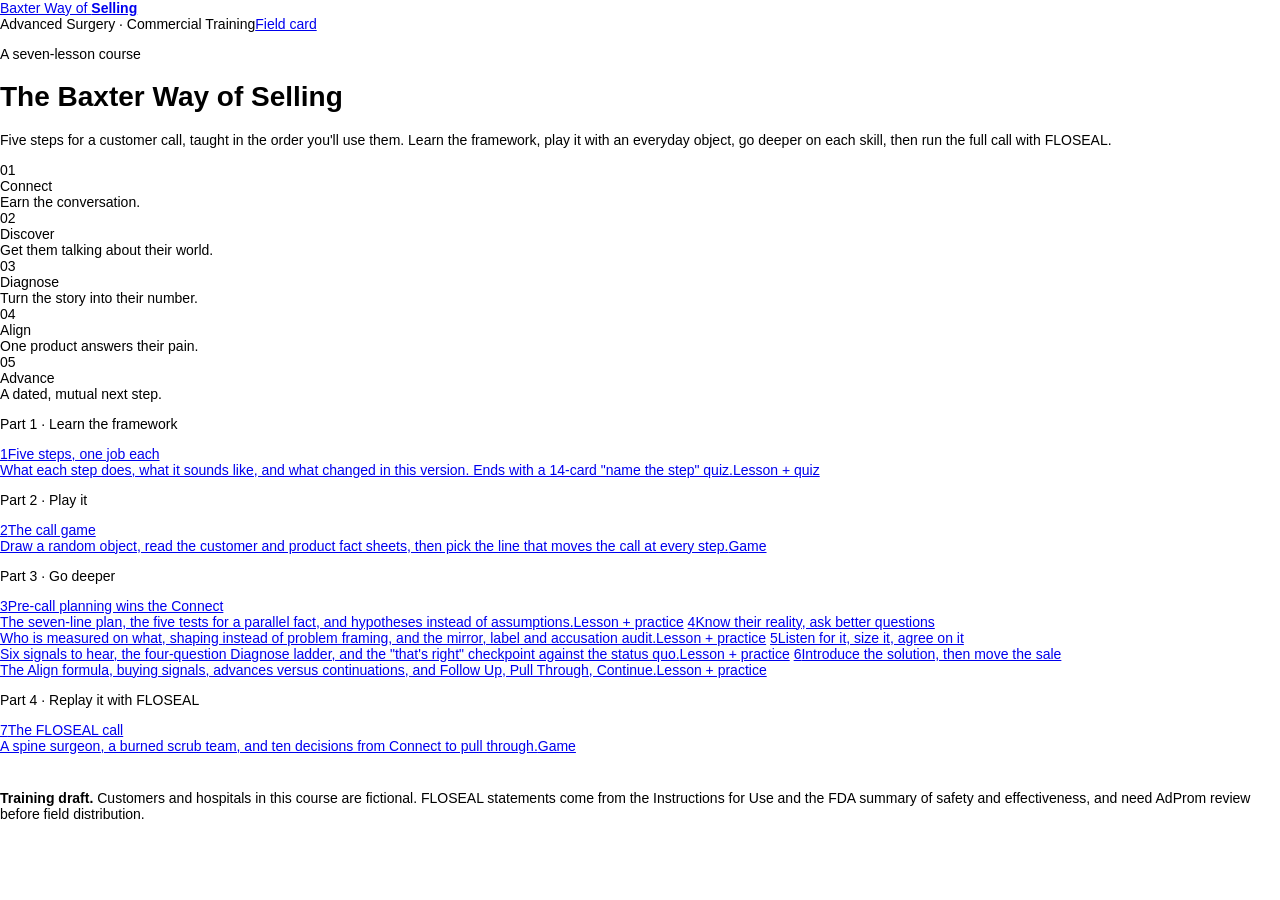
==== index.html @ 7685ea49 "Add files via upload" ====
<!doctype html><html><head><meta charset=utf8><meta name=viewport content="width=device-width,initial-scale=1,viewport-fit=cover"><style>:root{color-scheme:light;box-sizing:border-box;padding-top:env(safe-area-inset-top,0px);padding-bottom:env(safe-area-inset-bottom,0px)}html{scroll-padding-top:env(safe-area-inset-top,0px)}body{margin:0;padding:0;font:14px -apple-system,BlinkMacSystemFont,sans-serif;background:#fff;color:#000}img{max-width:100%}[hidden]:not([hidden=until-found i]){display:none!important}</style></head><body>
<title>Baxter Way of Selling</title>
<meta name="claude:viewport-fit-sides" content="cover">
<link rel="preconnect" href="https://fonts.googleapis.com"><link rel="preconnect" href="https://fonts.gstatic.com" crossorigin>
<link rel="stylesheet" href="https://fonts.googleapis.com/css2?family=Carlito:ital,wght@0,400;0,700;1,400&family=Gelasio:wght@400;500&family=IBM+Plex+Mono:wght@500&display=swap">
<link rel="stylesheet" href="assets/course.css">

<div class="topbar"><div class="topbar-in">
  <a class="brand" href="index.html">Baxter Way of <b>Selling</b></a>
  <nav class="crumbs" aria-label="Course"><span>Advanced Surgery · Commercial Training</span><a href="reference/field-card.html">Field card</a></nav>
</div></div>

<main class="wrap">
  <header class="col">
    <p class="eyebrow">A seven-lesson course</p>
    <h1>The Baxter Way of Selling</h1>
    <p class="lede">Five steps for a customer call, taught in the order you'll use them. Learn the framework, play it with an everyday object, go deeper on each skill, then run the full call with FLOSEAL.</p>
  </header>

  <div class="rail" aria-label="The five steps">
    <div><span class="n">01</span><div class="t">Connect</div><div class="j">Earn the conversation.</div></div>
    <div><span class="n">02</span><div class="t">Discover</div><div class="j">Get them talking about their world.</div></div>
    <div><span class="n">03</span><div class="t">Diagnose</div><div class="j">Turn the story into their number.</div></div>
    <div class="is-align"><span class="n">04</span><div class="t">Align</div><div class="j">One product answers their pain.</div></div>
    <div><span class="n">05</span><div class="t">Advance</div><div class="j">A dated, mutual next step.</div></div>
  </div>

  <p class="part">Part 1 · Learn the framework</p>
  <div class="map">
    <a class="card" href="lessons/0001-the-five-steps.html" data-l="0001"><span class="num">1</span><span><span class="ttl">Five steps, one job each</span><br><span class="dsc">What each step does, what it sounds like, and what changed in this version. Ends with a 14-card "name the step" quiz.</span></span><span class="kind">Lesson + quiz</span></a>
  </div>

  <p class="part">Part 2 · Play it</p>
  <div class="map">
    <a class="card" href="lessons/0002-the-call-game.html" data-l="0002"><span class="num">2</span><span><span class="ttl">The call game</span><br><span class="dsc">Draw a random object, read the customer and product fact sheets, then pick the line that moves the call at every step.</span></span><span class="kind play">Game</span></a>
  </div>

  <p class="part">Part 3 · Go deeper</p>
  <div class="map">
    <a class="card" href="lessons/0003-pre-call-planning.html" data-l="0003"><span class="num">3</span><span><span class="ttl">Pre-call planning wins the Connect</span><br><span class="dsc">The seven-line plan, the five tests for a parallel fact, and hypotheses instead of assumptions.</span></span><span class="kind">Lesson + practice</span></a>
    <a class="card" href="lessons/0004-their-reality.html" data-l="0004"><span class="num">4</span><span><span class="ttl">Know their reality, ask better questions</span><br><span class="dsc">Who is measured on what, shaping instead of problem framing, and the mirror, label and accusation audit.</span></span><span class="kind">Lesson + practice</span></a>
    <a class="card" href="lessons/0005-listen-diagnose-agree.html" data-l="0005"><span class="num">5</span><span><span class="ttl">Listen for it, size it, agree on it</span><br><span class="dsc">Six signals to hear, the four-question Diagnose ladder, and the "that's right" checkpoint against the status quo.</span></span><span class="kind">Lesson + practice</span></a>
    <a class="card" href="lessons/0006-align-and-advance.html" data-l="0006"><span class="num">6</span><span><span class="ttl">Introduce the solution, then move the sale</span><br><span class="dsc">The Align formula, buying signals, advances versus continuations, and Follow Up, Pull Through, Continue.</span></span><span class="kind">Lesson + practice</span></a>
  </div>

  <p class="part">Part 4 · Replay it with FLOSEAL</p>
  <div class="map">
    <a class="card" href="lessons/0007-floseal-call.html" data-l="0007"><span class="num">7</span><span><span class="ttl">The FLOSEAL call</span><br><span class="dsc">A spine surgeon, a burned scrub team, and ten decisions from Connect to pull through.</span></span><span class="kind play">Game</span></a>
  </div>

  <div class="compliance" style="margin-top:36px"><strong>Training draft.</strong> Customers and hospitals in this course are fictional. FLOSEAL statements come from the Instructions for Use and the FDA summary of safety and effectiveness, and need AdProm review before field distribution.</div>
</main>

<script>
(function () {
  var done = null;
  try { done = JSON.parse(localStorage.getItem("bwos:done")); } catch (e) {}
  if (!done) return;
  Array.prototype.forEach.call(document.querySelectorAll("[data-l]"), function (a) {
    if (done[a.getAttribute("data-l")]) {
      var k = a.querySelector(".kind");
      if (k) k.innerHTML = '<span class="done-mark">&#10003; Opened</span> · ' + k.textContent;
    }
  });
})();
</script>

</body></html>
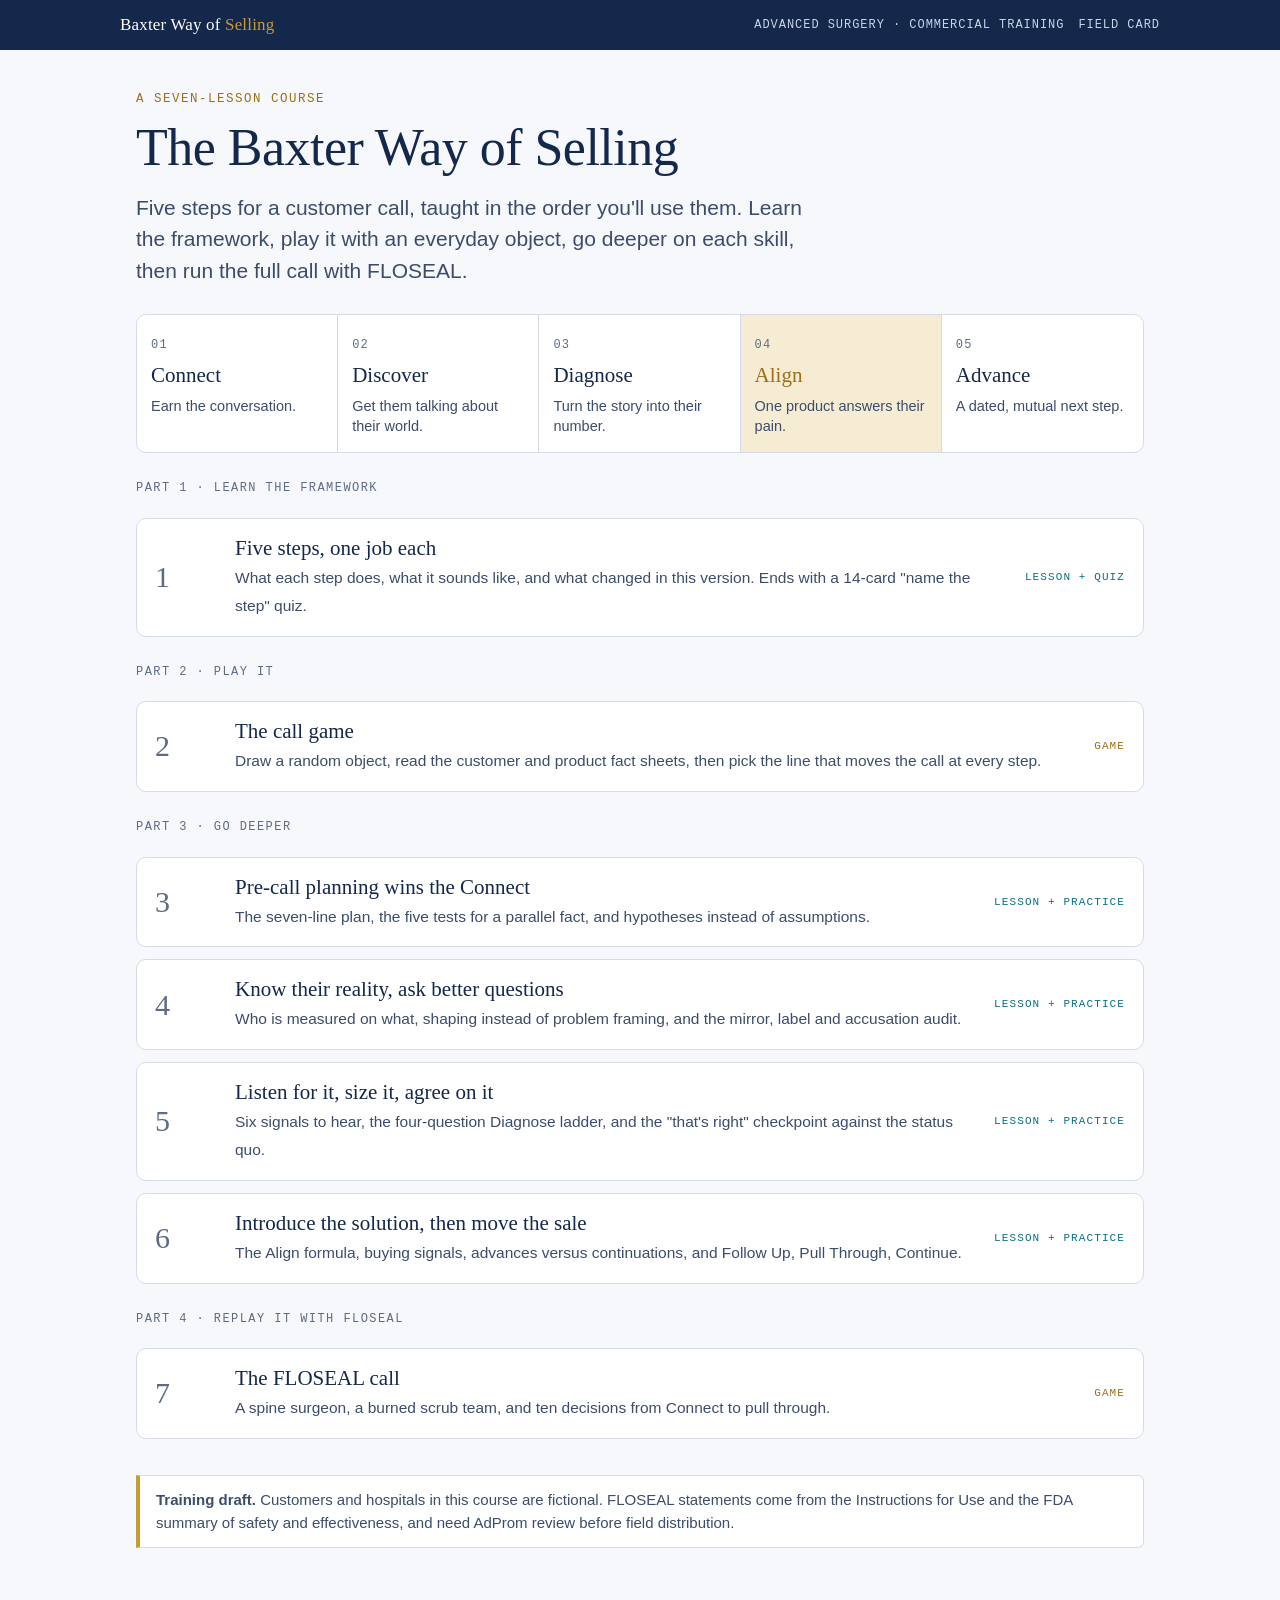
==== commit cbb996a8: "Add files via upload" ====
--- a/index.html
+++ b/index.html
@@ -1,13 +1,19 @@
-<!doctype html><html><head><meta charset=utf8><meta name=viewport content="width=device-width,initial-scale=1,viewport-fit=cover"><style>:root{color-scheme:light;box-sizing:border-box;padding-top:env(safe-area-inset-top,0px);padding-bottom:env(safe-area-inset-bottom,0px)}html{scroll-padding-top:env(safe-area-inset-top,0px)}body{margin:0;padding:0;font:14px -apple-system,BlinkMacSystemFont,sans-serif;background:#fff;color:#000}img{max-width:100%}[hidden]:not([hidden=until-found i]){display:none!important}</style></head><body>
+<!doctype html>
+<html lang="en">
+<head>
+<meta charset="utf-8">
+<meta name="viewport" content="width=device-width, initial-scale=1, viewport-fit=cover">
 <title>Baxter Way of Selling</title>
 <meta name="claude:viewport-fit-sides" content="cover">
 <link rel="preconnect" href="https://fonts.googleapis.com"><link rel="preconnect" href="https://fonts.gstatic.com" crossorigin>
 <link rel="stylesheet" href="https://fonts.googleapis.com/css2?family=Carlito:ital,wght@0,400;0,700;1,400&family=Gelasio:wght@400;500&family=IBM+Plex+Mono:wght@500&display=swap">
-<link rel="stylesheet" href="assets/course.css">
-
+<link rel="stylesheet" href="course.css">
+<style>:root{padding-top:env(safe-area-inset-top,0px);padding-bottom:env(safe-area-inset-bottom,0px)}</style>
+</head>
+<body>
 <div class="topbar"><div class="topbar-in">
   <a class="brand" href="index.html">Baxter Way of <b>Selling</b></a>
-  <nav class="crumbs" aria-label="Course"><span>Advanced Surgery · Commercial Training</span><a href="reference/field-card.html">Field card</a></nav>
+  <nav class="crumbs" aria-label="Course"><span>Advanced Surgery · Commercial Training</span><a href="field-card.html">Field card</a></nav>
 </div></div>
 
 <main class="wrap">
@@ -27,25 +33,25 @@
 
   <p class="part">Part 1 · Learn the framework</p>
   <div class="map">
-    <a class="card" href="lessons/0001-the-five-steps.html" data-l="0001"><span class="num">1</span><span><span class="ttl">Five steps, one job each</span><br><span class="dsc">What each step does, what it sounds like, and what changed in this version. Ends with a 14-card "name the step" quiz.</span></span><span class="kind">Lesson + quiz</span></a>
+    <a class="card" href="0001-the-five-steps.html" data-l="0001"><span class="num">1</span><span><span class="ttl">Five steps, one job each</span><br><span class="dsc">What each step does, what it sounds like, and what changed in this version. Ends with a 14-card "name the step" quiz.</span></span><span class="kind">Lesson + quiz</span></a>
   </div>
 
   <p class="part">Part 2 · Play it</p>
   <div class="map">
-    <a class="card" href="lessons/0002-the-call-game.html" data-l="0002"><span class="num">2</span><span><span class="ttl">The call game</span><br><span class="dsc">Draw a random object, read the customer and product fact sheets, then pick the line that moves the call at every step.</span></span><span class="kind play">Game</span></a>
+    <a class="card" href="0002-the-call-game.html" data-l="0002"><span class="num">2</span><span><span class="ttl">The call game</span><br><span class="dsc">Draw a random object, read the customer and product fact sheets, then pick the line that moves the call at every step.</span></span><span class="kind play">Game</span></a>
   </div>
 
   <p class="part">Part 3 · Go deeper</p>
   <div class="map">
-    <a class="card" href="lessons/0003-pre-call-planning.html" data-l="0003"><span class="num">3</span><span><span class="ttl">Pre-call planning wins the Connect</span><br><span class="dsc">The seven-line plan, the five tests for a parallel fact, and hypotheses instead of assumptions.</span></span><span class="kind">Lesson + practice</span></a>
-    <a class="card" href="lessons/0004-their-reality.html" data-l="0004"><span class="num">4</span><span><span class="ttl">Know their reality, ask better questions</span><br><span class="dsc">Who is measured on what, shaping instead of problem framing, and the mirror, label and accusation audit.</span></span><span class="kind">Lesson + practice</span></a>
-    <a class="card" href="lessons/0005-listen-diagnose-agree.html" data-l="0005"><span class="num">5</span><span><span class="ttl">Listen for it, size it, agree on it</span><br><span class="dsc">Six signals to hear, the four-question Diagnose ladder, and the "that's right" checkpoint against the status quo.</span></span><span class="kind">Lesson + practice</span></a>
-    <a class="card" href="lessons/0006-align-and-advance.html" data-l="0006"><span class="num">6</span><span><span class="ttl">Introduce the solution, then move the sale</span><br><span class="dsc">The Align formula, buying signals, advances versus continuations, and Follow Up, Pull Through, Continue.</span></span><span class="kind">Lesson + practice</span></a>
+    <a class="card" href="0003-pre-call-planning.html" data-l="0003"><span class="num">3</span><span><span class="ttl">Pre-call planning wins the Connect</span><br><span class="dsc">The seven-line plan, the five tests for a parallel fact, and hypotheses instead of assumptions.</span></span><span class="kind">Lesson + practice</span></a>
+    <a class="card" href="0004-their-reality.html" data-l="0004"><span class="num">4</span><span><span class="ttl">Know their reality, ask better questions</span><br><span class="dsc">Who is measured on what, shaping instead of problem framing, and the mirror, label and accusation audit.</span></span><span class="kind">Lesson + practice</span></a>
+    <a class="card" href="0005-listen-diagnose-agree.html" data-l="0005"><span class="num">5</span><span><span class="ttl">Listen for it, size it, agree on it</span><br><span class="dsc">Six signals to hear, the four-question Diagnose ladder, and the "that's right" checkpoint against the status quo.</span></span><span class="kind">Lesson + practice</span></a>
+    <a class="card" href="0006-align-and-advance.html" data-l="0006"><span class="num">6</span><span><span class="ttl">Introduce the solution, then move the sale</span><br><span class="dsc">The Align formula, buying signals, advances versus continuations, and Follow Up, Pull Through, Continue.</span></span><span class="kind">Lesson + practice</span></a>
   </div>
 
   <p class="part">Part 4 · Replay it with FLOSEAL</p>
   <div class="map">
-    <a class="card" href="lessons/0007-floseal-call.html" data-l="0007"><span class="num">7</span><span><span class="ttl">The FLOSEAL call</span><br><span class="dsc">A spine surgeon, a burned scrub team, and ten decisions from Connect to pull through.</span></span><span class="kind play">Game</span></a>
+    <a class="card" href="0007-floseal-call.html" data-l="0007"><span class="num">7</span><span><span class="ttl">The FLOSEAL call</span><br><span class="dsc">A spine surgeon, a burned scrub team, and ten decisions from Connect to pull through.</span></span><span class="kind play">Game</span></a>
   </div>
 
   <div class="compliance" style="margin-top:36px"><strong>Training draft.</strong> Customers and hospitals in this course are fictional. FLOSEAL statements come from the Instructions for Use and the FDA summary of safety and effectiveness, and need AdProm review before field distribution.</div>
@@ -64,5 +70,5 @@
   });
 })();
 </script>
-
-</body></html>+</body>
+</html>
--- a/course.css
+++ b/course.css
@@ -0,0 +1,260 @@
+/* Baxter Way of Selling course: shared stylesheet.
+   Layout concept: a field guide. One reading column, call lines set as transcript cards,
+   the five steps as a numbered rail. Navy carries the method, gold marks where product enters (Align),
+   cyan marks the customer's voice and listening tools. */
+:root {
+  --paper: #f6f8fb;
+  --surface: #ffffff;
+  --ink: #13284a;
+  --ink-soft: #3b4d6b;
+  --muted: #5d6c84;
+  --line: #d5dce7;
+  --navy: #13284a;
+  --navy-tint: #e7ecf4;
+  --gold: #9a6f17;
+  --gold-bright: #c99a35;
+  --gold-tint: #f6ecd4;
+  --cyan: #0b6f84;
+  --cyan-tint: #e0f1f4;
+  --good: #1f7a4d;
+  --good-tint: #e2f3ea;
+  --bad: #a3372b;
+  --bad-tint: #f8e5e2;
+  --on-navy: #ffffff;
+  --shadow: 0 1px 2px rgba(19, 40, 74, .06), 0 6px 18px rgba(19, 40, 74, .06);
+  --display: Georgia, "Gelasio", "Times New Roman", serif;
+  --body: Calibri, "Carlito", "Segoe UI", "Helvetica Neue", Arial, sans-serif;
+  --label: "IBM Plex Mono", ui-monospace, "SFMono-Regular", Menlo, Consolas, monospace;
+  --measure: 68ch;
+}
+@media (prefers-color-scheme: dark) {
+  :root:not([data-theme="light"]) {
+    --paper: #0d1626; --surface: #15223a; --ink: #e9eef6; --ink-soft: #c3cfe0; --muted: #9aabc4;
+    --line: #2b3b57; --navy: #2a4677; --navy-tint: #1b2b47; --gold: #e2b75a; --gold-bright: #e2b75a;
+    --gold-tint: #2e2715; --cyan: #5cc8dd; --cyan-tint: #12313a; --good: #6fd3a0; --good-tint: #13301f;
+    --bad: #f0918a; --bad-tint: #3a1b19; --on-navy: #ffffff; --shadow: none; color-scheme: dark;
+  }
+}
+:root[data-theme="dark"] {
+  --paper: #0d1626; --surface: #15223a; --ink: #e9eef6; --ink-soft: #c3cfe0; --muted: #9aabc4;
+  --line: #2b3b57; --navy: #2a4677; --navy-tint: #1b2b47; --gold: #e2b75a; --gold-bright: #e2b75a;
+  --gold-tint: #2e2715; --cyan: #5cc8dd; --cyan-tint: #12313a; --good: #6fd3a0; --good-tint: #13301f;
+  --bad: #f0918a; --bad-tint: #3a1b19; --on-navy: #ffffff; --shadow: none; color-scheme: dark;
+}
+
+* { box-sizing: border-box; }
+html { -webkit-text-size-adjust: 100%; }
+body {
+  margin: 0; background: var(--paper); color: var(--ink);
+  font-family: var(--body); font-size: 18px; line-height: 1.55;
+}
+img { max-width: 100%; }
+[hidden] { display: none !important; }
+a { color: var(--cyan); text-underline-offset: 3px; }
+a:hover { color: var(--ink); }
+:focus-visible { outline: 3px solid var(--gold-bright); outline-offset: 2px; border-radius: 4px; }
+
+/* ---------- frame ---------- */
+.topbar {
+  background: var(--navy); color: var(--on-navy);
+  padding-left: max(16px, env(safe-area-inset-left, 0px));
+  padding-right: max(16px, env(safe-area-inset-right, 0px));
+}
+.topbar-in {
+  max-width: 1040px; margin: 0 auto; padding-block: 12px;
+  display: flex; flex-wrap: wrap; gap: 8px 20px; align-items: center; justify-content: space-between;
+}
+.brand { font-family: var(--display); font-size: 17px; color: var(--on-navy); text-decoration: none; letter-spacing: .01em; }
+.brand b { color: var(--gold-bright); font-weight: 400; }
+.crumbs { font-family: var(--label); font-size: 12px; letter-spacing: .08em; text-transform: uppercase; color: #c9d4e6; display: flex; gap: 14px; flex-wrap: wrap; }
+.crumbs a { color: #c9d4e6; text-decoration: none; }
+.crumbs a:hover { color: #fff; }
+
+.wrap {
+  max-width: 1040px; margin: 0 auto;
+  padding-left: max(16px, env(safe-area-inset-left, 0px));
+  padding-right: max(16px, env(safe-area-inset-right, 0px));
+  padding-block: 40px 72px;
+}
+.col { max-width: var(--measure); }
+
+/* ---------- type ---------- */
+.eyebrow { font-family: var(--label); font-size: 12.5px; letter-spacing: .12em; text-transform: uppercase; color: var(--gold); margin: 0 0 10px; }
+h1, h2, h3 { font-family: var(--display); font-weight: 400; color: var(--ink); text-wrap: balance; }
+h1 { font-size: clamp(34px, 5.4vw, 52px); line-height: 1.08; margin: 0 0 16px; letter-spacing: -.01em; }
+h2 { font-size: clamp(26px, 3.4vw, 34px); line-height: 1.15; margin: 56px 0 14px; }
+h3 { font-size: 22px; line-height: 1.25; margin: 28px 0 8px; }
+p { margin: 0 0 14px; }
+.lede { font-size: 21px; line-height: 1.5; color: var(--ink-soft); max-width: 62ch; }
+.small { font-size: 15px; color: var(--muted); }
+ul, ol { padding-left: 1.2em; margin: 0 0 14px; }
+li { margin-bottom: 6px; }
+strong { font-weight: 700; }
+.mono { font-family: var(--label); font-size: .82em; letter-spacing: .04em; }
+
+/* ---------- stage rail ---------- */
+.rail { display: grid; grid-template-columns: repeat(5, minmax(0, 1fr)); gap: 0; margin: 28px 0 8px; border: 1px solid var(--line); border-radius: 10px; overflow: hidden; background: var(--surface); }
+.rail > div { padding: 14px 14px 16px; border-right: 1px solid var(--line); min-width: 0; }
+.rail > div:last-child { border-right: 0; }
+.rail .n { font-family: var(--label); font-size: 12px; color: var(--muted); letter-spacing: .1em; }
+.rail .t { font-family: var(--display); font-size: 21px; margin-top: 2px; }
+.rail .j { font-size: 14.5px; color: var(--ink-soft); line-height: 1.4; margin-top: 4px; }
+.rail .is-align { background: var(--gold-tint); }
+.rail .is-align .t { color: var(--gold); }
+@media (max-width: 720px) {
+  .rail { grid-template-columns: 1fr; }
+  .rail > div { border-right: 0; border-bottom: 1px solid var(--line); display: grid; grid-template-columns: 2.4em 7em 1fr; gap: 8px; align-items: baseline; }
+  .rail > div:last-child { border-bottom: 0; }
+  .rail .t { margin: 0; font-size: 19px; }
+  .rail .j { margin: 0; }
+}
+@media (max-width: 440px) {
+  .rail > div { grid-template-columns: 2.4em 1fr; }
+  .rail .j { grid-column: 2; }
+}
+
+/* ---------- step blocks (lesson 1) ---------- */
+.step { display: grid; grid-template-columns: 76px minmax(0, 1fr); gap: 20px; padding: 28px 0; border-top: 1px solid var(--line); }
+.step:first-of-type { border-top: 0; }
+.step-num { font-family: var(--display); font-size: 46px; line-height: 1; color: var(--navy); }
+:root[data-theme="dark"] .step-num { color: var(--ink); }
+@media (prefers-color-scheme: dark) { :root:not([data-theme="light"]) .step-num { color: var(--ink); } }
+.step.align .step-num { color: var(--gold); }
+.step h3 { margin-top: 0; font-size: 28px; }
+.step .job { font-size: 19px; margin-bottom: 14px; }
+.pair { display: grid; grid-template-columns: repeat(2, minmax(0, 1fr)); gap: 14px; margin: 14px 0; }
+@media (max-width: 680px) { .pair { grid-template-columns: 1fr; } .step { grid-template-columns: 1fr; gap: 6px; } }
+
+/* ---------- call lines ---------- */
+.line { background: var(--surface); border: 1px solid var(--line); border-radius: 8px; padding: 14px 16px; min-width: 0; }
+.line .who { font-family: var(--label); font-size: 11.5px; letter-spacing: .1em; text-transform: uppercase; color: var(--muted); margin-bottom: 6px; display: flex; gap: 8px; align-items: center; }
+.line .say { font-family: var(--display); font-size: 18px; line-height: 1.45; }
+.line.do { border-color: color-mix(in srgb, var(--good) 45%, var(--line)); }
+.line.do .who { color: var(--good); }
+.line.dont { border-style: dashed; }
+.line.dont .who { color: var(--bad); }
+.line.dont .say { color: var(--ink-soft); }
+.line.cust { background: var(--cyan-tint); border-color: transparent; }
+.line.cust .who { color: var(--cyan); }
+.line .why { font-size: 15px; color: var(--muted); margin-top: 8px; }
+
+.done { font-size: 15.5px; color: var(--ink-soft); }
+.done b { font-family: var(--label); font-size: 11.5px; letter-spacing: .1em; text-transform: uppercase; color: var(--navy); margin-right: 6px; font-weight: 500; }
+:root[data-theme="dark"] .done b { color: var(--gold); }
+@media (prefers-color-scheme: dark) { :root:not([data-theme="light"]) .done b { color: var(--gold); } }
+
+/* ---------- panels ---------- */
+.rule { background: var(--navy); color: var(--on-navy); border-radius: 10px; padding: 22px 24px; margin: 28px 0; }
+.rule p { font-family: var(--display); font-size: 22px; line-height: 1.35; margin: 0; color: #fff; }
+.rule p.eyebrow { font-family: var(--label); font-size: 12.5px; line-height: 1.4; color: var(--gold-bright); margin: 0 0 10px; }
+.rule p.eyebrow + p + p { font-family: var(--body); font-size: 16.5px; color: #d6deeb; margin-top: 10px; }
+.note { background: var(--gold-tint); border-radius: 8px; padding: 16px 18px; margin: 20px 0; }
+.note .eyebrow { margin-bottom: 6px; }
+.note p:last-child, .note ul:last-child { margin-bottom: 0; }
+.voss { background: var(--cyan-tint); border-radius: 8px; padding: 16px 18px; margin: 18px 0; }
+.voss .eyebrow { color: var(--cyan); }
+.compliance { border: 1px solid var(--line); border-left: 4px solid var(--gold-bright); padding: 12px 16px; font-size: 15px; color: var(--ink-soft); background: var(--surface); margin: 18px 0; border-radius: 0 6px 6px 0; }
+
+/* ---------- tables ---------- */
+.tablewrap { overflow-x: auto; margin: 16px 0 22px; border: 1px solid var(--line); border-radius: 8px; background: var(--surface); }
+table { border-collapse: collapse; width: 100%; font-size: 16px; min-width: 560px; }
+th, td { text-align: left; vertical-align: top; padding: 10px 14px; border-bottom: 1px solid var(--line); }
+th { font-family: var(--label); font-size: 11.5px; letter-spacing: .1em; text-transform: uppercase; color: var(--muted); font-weight: 500; background: var(--navy-tint); }
+tr:last-child td { border-bottom: 0; }
+td.q { font-family: var(--display); }
+
+/* ---------- toolkit grid ---------- */
+.grid2 { display: grid; grid-template-columns: repeat(2, minmax(0, 1fr)); gap: 14px; margin: 16px 0; }
+.grid3 { display: grid; grid-template-columns: repeat(3, minmax(0, 1fr)); gap: 14px; margin: 16px 0; }
+@media (max-width: 760px) { .grid3 { grid-template-columns: 1fr; } }
+@media (max-width: 620px) { .grid2 { grid-template-columns: 1fr; } }
+.tool { background: var(--surface); border: 1px solid var(--line); border-radius: 8px; padding: 16px 18px; min-width: 0; }
+.tool h4 { font-family: var(--display); font-weight: 400; font-size: 20px; margin: 0 0 4px; }
+.tool .how { font-size: 15.5px; color: var(--ink-soft); margin-bottom: 10px; }
+.tool .ex { font-family: var(--display); font-size: 16.5px; border-left: 3px solid var(--cyan); padding-left: 10px; }
+
+/* ---------- buttons ---------- */
+.btn { font-family: var(--body); font-size: 16px; font-weight: 700; border-radius: 6px; padding: 10px 18px; border: 1px solid var(--navy); background: var(--navy); color: var(--on-navy); cursor: pointer; }
+.btn:hover { filter: brightness(1.12); }
+.btn.ghost { background: transparent; color: var(--ink); border-color: var(--line); }
+.btn.gold { background: var(--gold-bright); border-color: var(--gold-bright); color: #1a1405; }
+.btn:disabled { opacity: .45; cursor: default; filter: none; }
+.actions { display: flex; flex-wrap: wrap; gap: 10px; margin-top: 16px; }
+
+/* ---------- quiz ---------- */
+.quiz { background: var(--surface); border: 1px solid var(--line); border-radius: 12px; padding: 22px; margin: 22px 0; box-shadow: var(--shadow); }
+.quiz-head { display: flex; justify-content: space-between; align-items: baseline; gap: 12px; flex-wrap: wrap; margin-bottom: 14px; }
+.quiz-head .eyebrow { margin: 0; }
+.quiz-progress { font-family: var(--label); font-size: 12.5px; color: var(--muted); font-variant-numeric: tabular-nums; }
+.quiz-q { font-family: var(--display); font-size: 21px; line-height: 1.45; margin-bottom: 18px; }
+.quiz-q .ctx { display: block; font-family: var(--body); font-size: 15px; color: var(--muted); margin-bottom: 8px; }
+.quiz-q blockquote { margin: 0; padding: 12px 16px; border-left: 3px solid var(--navy); background: var(--navy-tint); border-radius: 0 6px 6px 0; }
+.opts { display: grid; gap: 8px; }
+.opts.five { grid-template-columns: repeat(5, minmax(0, 1fr)); }
+@media (max-width: 620px) { .opts.five { grid-template-columns: repeat(2, minmax(0, 1fr)); } }
+.opt { text-align: left; font-family: var(--body); font-size: 16.5px; line-height: 1.4; padding: 12px 14px; border-radius: 8px; border: 1px solid var(--line); background: var(--paper); color: var(--ink); cursor: pointer; min-width: 0; }
+.opts.five .opt { text-align: center; font-weight: 700; }
+.opt:hover:not(:disabled) { border-color: var(--navy); }
+.opt:disabled { cursor: default; }
+.opt.right { background: var(--good-tint); border-color: var(--good); }
+.opt.wrong { background: var(--bad-tint); border-color: var(--bad); }
+.feedback { margin-top: 14px; padding: 12px 14px; border-radius: 8px; font-size: 16px; }
+.feedback.ok { background: var(--good-tint); }
+.feedback.no { background: var(--bad-tint); }
+.feedback b { font-family: var(--label); font-size: 12px; letter-spacing: .08em; text-transform: uppercase; margin-right: 6px; }
+.score-big { font-family: var(--display); font-size: 44px; line-height: 1; }
+
+/* ---------- game ---------- */
+.deck { display: grid; grid-template-columns: repeat(2, minmax(0, 1fr)); gap: 16px; margin: 18px 0; }
+@media (max-width: 760px) { .deck { grid-template-columns: 1fr; } }
+.sheet { background: var(--surface); border: 1px solid var(--line); border-radius: 12px; overflow: hidden; min-width: 0; }
+.sheet-head { padding: 14px 18px; background: var(--navy); color: var(--on-navy); }
+.sheet.product .sheet-head { background: var(--gold-bright); color: #1a1405; }
+.sheet-head .kind { font-family: var(--label); font-size: 11.5px; letter-spacing: .12em; text-transform: uppercase; opacity: .85; }
+.sheet-head .name { font-family: var(--display); font-size: 23px; line-height: 1.2; margin-top: 2px; }
+.sheet-head .sub { font-size: 15px; opacity: .9; }
+.sheet dl { margin: 0; padding: 6px 18px 14px; }
+.sheet dt { font-family: var(--label); font-size: 11.5px; letter-spacing: .1em; text-transform: uppercase; color: var(--muted); margin-top: 12px; }
+.sheet dd { margin: 3px 0 0; font-size: 16px; line-height: 1.45; }
+.sheet dd ul { margin: 4px 0 0; }
+.sheet dd li { margin-bottom: 3px; }
+
+.game { background: var(--surface); border: 1px solid var(--line); border-radius: 12px; padding: 22px; margin: 22px 0; box-shadow: var(--shadow); }
+.game-bar { display: flex; flex-wrap: wrap; gap: 10px 18px; align-items: center; justify-content: space-between; margin-bottom: 18px; }
+.steps-mini { display: flex; gap: 4px; flex-wrap: wrap; }
+.steps-mini span { font-family: var(--label); font-size: 11px; letter-spacing: .06em; text-transform: uppercase; padding: 4px 8px; border-radius: 4px; background: var(--paper); color: var(--muted); border: 1px solid var(--line); }
+.steps-mini span.on { background: var(--navy); color: var(--on-navy); border-color: var(--navy); }
+.steps-mini span.past { color: var(--good); border-color: color-mix(in srgb, var(--good) 40%, var(--line)); }
+.trust { display: flex; align-items: center; gap: 10px; font-family: var(--label); font-size: 12px; color: var(--muted); letter-spacing: .06em; text-transform: uppercase; }
+.trust-track { width: 140px; height: 8px; border-radius: 4px; background: var(--line); overflow: hidden; }
+.trust-fill { height: 100%; background: var(--cyan); transition: width .3s ease; }
+.round-label { font-family: var(--label); font-size: 12.5px; letter-spacing: .1em; text-transform: uppercase; color: var(--gold); margin-bottom: 6px; }
+.round-task { font-family: var(--display); font-size: 21px; margin-bottom: 14px; }
+.transcript { display: grid; gap: 10px; margin-bottom: 16px; }
+.reply { margin-top: 12px; }
+.tag { display: inline-block; font-family: var(--label); font-size: 11px; letter-spacing: .08em; text-transform: uppercase; padding: 2px 7px; border-radius: 4px; background: var(--paper); border: 1px solid var(--line); color: var(--ink-soft); }
+.debrief .line { margin-bottom: 8px; }
+.debrief .stagehead { font-family: var(--label); font-size: 12px; letter-spacing: .1em; text-transform: uppercase; color: var(--gold); margin: 18px 0 6px; }
+
+/* ---------- lesson footer ---------- */
+.foot { margin-top: 56px; padding-top: 22px; border-top: 1px solid var(--line); display: grid; grid-template-columns: repeat(2, minmax(0, 1fr)); gap: 18px; }
+@media (max-width: 680px) { .foot { grid-template-columns: 1fr; } }
+.foot .box { background: var(--surface); border: 1px solid var(--line); border-radius: 8px; padding: 16px 18px; min-width: 0; }
+.foot .box p:last-child { margin-bottom: 0; }
+.pager { display: flex; justify-content: space-between; gap: 12px; flex-wrap: wrap; margin-top: 28px; font-size: 16px; }
+.pager a { text-decoration: none; font-weight: 700; }
+
+/* ---------- index ---------- */
+.map { display: grid; gap: 12px; margin-top: 20px; }
+.map a.card { display: grid; grid-template-columns: 64px minmax(0, 1fr) auto; gap: 16px; align-items: center; background: var(--surface); border: 1px solid var(--line); border-radius: 10px; padding: 16px 18px; text-decoration: none; color: var(--ink); }
+.map a.card:hover { border-color: var(--navy); }
+.map .num { font-family: var(--display); font-size: 30px; color: var(--muted); }
+.map .ttl { font-family: var(--display); font-size: 21px; line-height: 1.25; }
+.map .dsc { font-size: 15.5px; color: var(--ink-soft); }
+.map .kind { font-family: var(--label); font-size: 11px; letter-spacing: .1em; text-transform: uppercase; color: var(--cyan); white-space: nowrap; }
+.map .kind.play { color: var(--gold); }
+.map .done-mark { color: var(--good); }
+@media (max-width: 560px) { .map a.card { grid-template-columns: 44px minmax(0, 1fr); } .map .kind { grid-column: 2; } }
+.part { font-family: var(--label); font-size: 12px; letter-spacing: .12em; text-transform: uppercase; color: var(--muted); margin: 26px 0 0; }
+
+@media (prefers-reduced-motion: reduce) { * { transition: none !important; animation: none !important; } }
